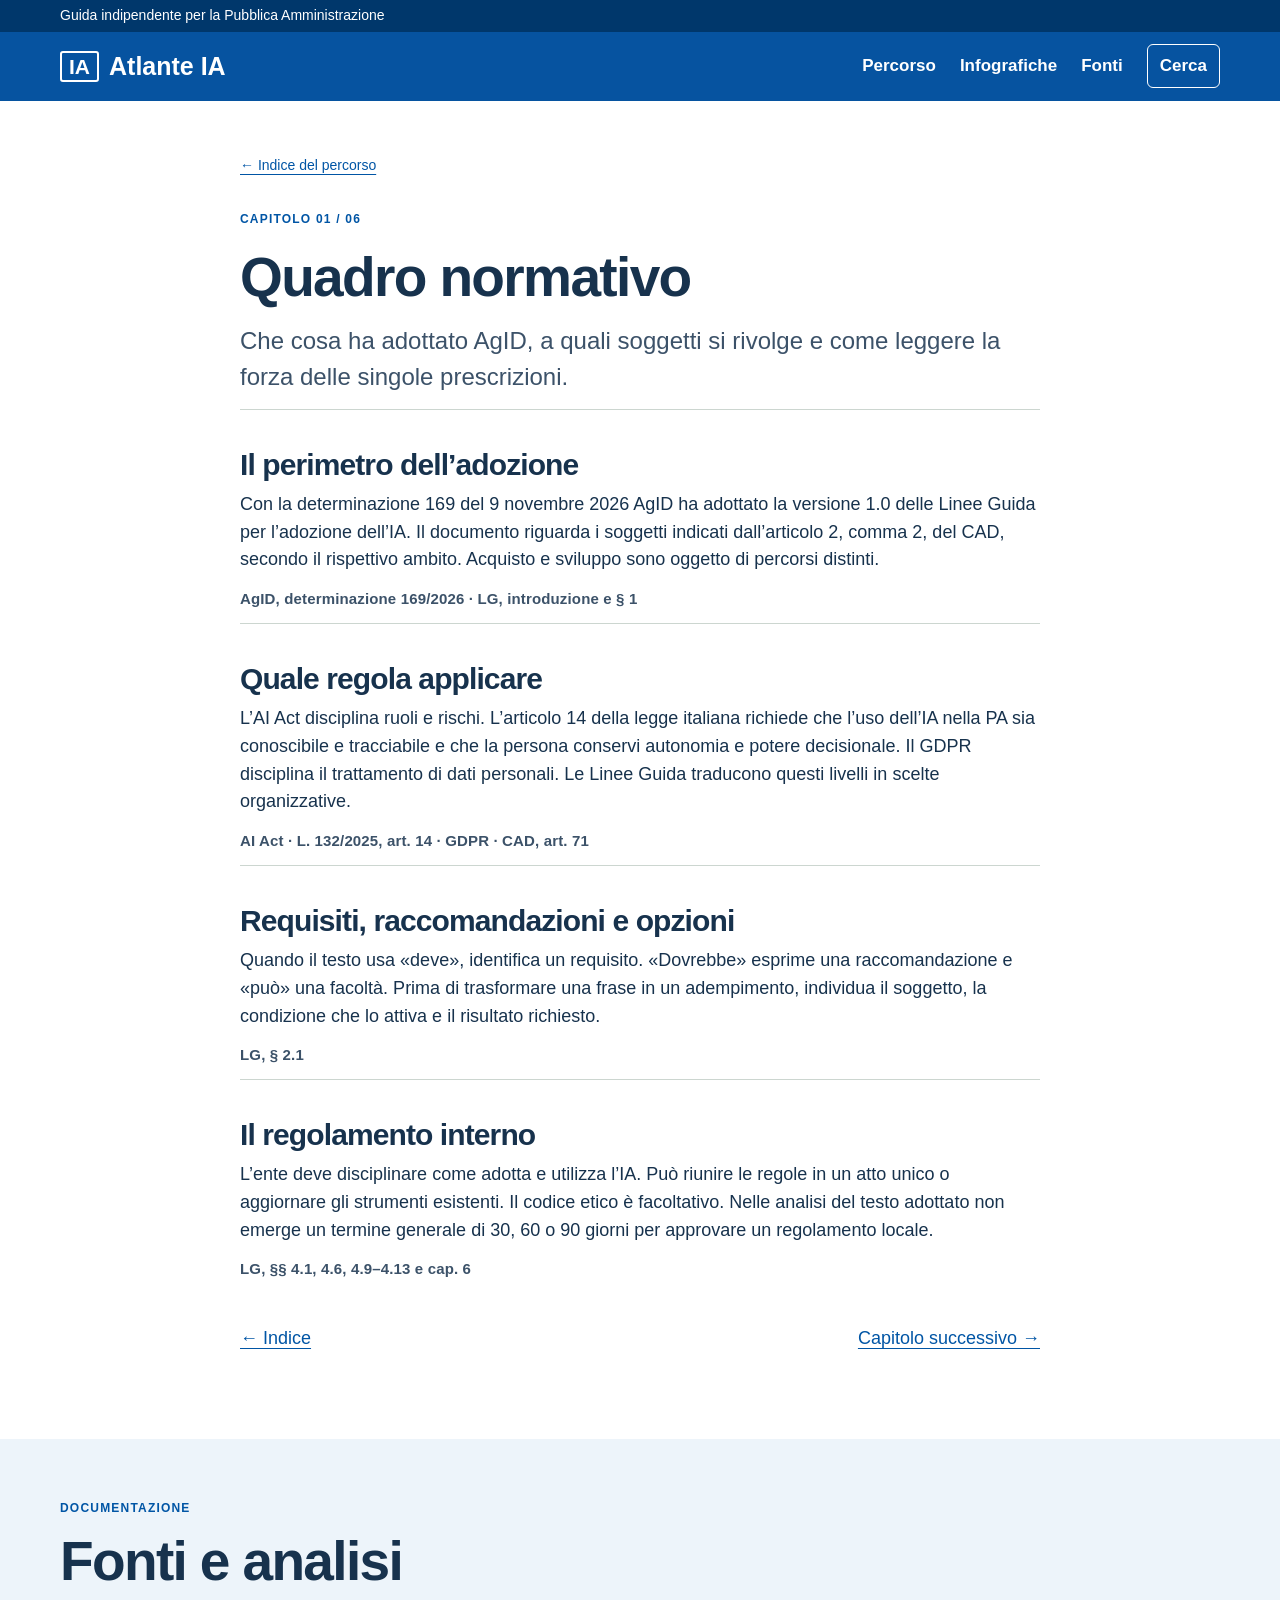
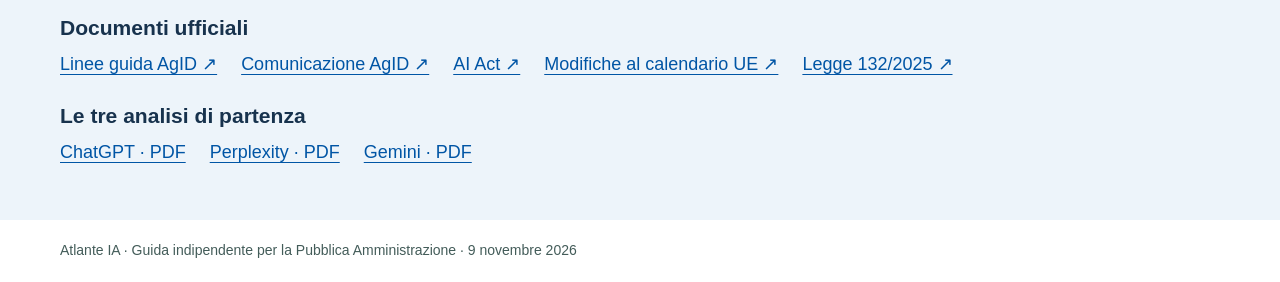
==== capitolo-1.html @ ac87da12 "Add files via upload" ====
<!doctype html><html lang="it"><head><meta charset="utf-8"><meta name="viewport" content="width=device-width, initial-scale=1"><title>Quadro normativo · Atlante IA</title><link rel="stylesheet" href="style.css"><script defer src="search.js"></script></head><body><a class="skip" href="#main">Salta al contenuto</a><header><div class="slim"><div class="wrap">Guida indipendente per la Pubblica Amministrazione</div></div><div class="bar"><a class="brand" href="index.html"><span class="logo" aria-hidden="true">IA</span>Atlante IA</a><nav aria-label="Principale"><a href="index.html#indice">Percorso</a><a href="index.html#mappe">Infografiche</a><a href="#fonti">Fonti</a><button id="find" aria-haspopup="dialog" aria-controls="search-dialog">Cerca</button></nav></div></header><main id="main" tabindex="-1"><article class="wrap article"><a class="crumb" href="index.html#indice">← Indice del percorso</a><span class="eyebrow label">Capitolo 01 / 06</span><h1>Quadro normativo</h1><p class="lead">Che cosa ha adottato AgID, a quali soggetti si rivolge e come leggere la forza delle singole prescrizioni.</p><section id="s0"><h2>Il perimetro dell’adozione</h2><p>Con la determinazione 169 del 9 novembre 2026 AgID ha adottato la versione 1.0 delle Linee Guida per l’adozione dell’IA. Il documento riguarda i soggetti indicati dall’articolo 2, comma 2, del CAD, secondo il rispettivo ambito. Acquisto e sviluppo sono oggetto di percorsi distinti.</p><small>AgID, determinazione 169/2026 · LG, introduzione e § 1</small></section><section id="s1"><h2>Quale regola applicare</h2><p>L’AI Act disciplina ruoli e rischi. L’articolo 14 della legge italiana richiede che l’uso dell’IA nella PA sia conoscibile e tracciabile e che la persona conservi autonomia e potere decisionale. Il GDPR disciplina il trattamento di dati personali. Le Linee Guida traducono questi livelli in scelte organizzative.</p><small>AI Act · L. 132/2025, art. 14 · GDPR · CAD, art. 71</small></section><section id="s2"><h2>Requisiti, raccomandazioni e opzioni</h2><p>Quando il testo usa «deve», identifica un requisito. «Dovrebbe» esprime una raccomandazione e «può» una facoltà. Prima di trasformare una frase in un adempimento, individua il soggetto, la condizione che lo attiva e il risultato richiesto.</p><small>LG, § 2.1</small></section><section id="s3"><h2>Il regolamento interno</h2><p>L’ente deve disciplinare come adotta e utilizza l’IA. Può riunire le regole in un atto unico o aggiornare gli strumenti esistenti. Il codice etico è facoltativo. Nelle analisi del testo adottato non emerge un termine generale di 30, 60 o 90 giorni per approvare un regolamento locale.</p><small>LG, §§ 4.1, 4.6, 4.9–4.13 e cap. 6</small></section><nav class="pager" aria-label="Capitoli"><a href="index.html#indice">← Indice</a><a href="capitolo-2.html">Capitolo successivo →</a></nav></article><section class="sources" id="fonti"><div class="wrap"><span class="eyebrow label">Documentazione</span><h2>Fonti e analisi</h2><h3>Documenti ufficiali</h3><div class="links"><a href="https://trasparenza.agid.gov.it/download/10402.html">Linee guida AgID ↗</a><a href="https://www.agid.gov.it/it/notizie/agid-adotta-le-linee-guida-ladozione-di-ia-nella-pubblica-amministrazione">Comunicazione AgID ↗</a><a href="https://eur-lex.europa.eu/eli/reg/2024/1689">AI Act ↗</a><a href="https://eur-lex.europa.eu/eli/reg/2026/1744/oj?locale=it">Modifiche al calendario UE ↗</a><a href="https://www.normattiva.it/uri-res/N2Ls?urn:nir:stato:legge:2025-09-23;132">Legge 132/2025 ↗</a></div><h3>Le tre analisi di partenza</h3><div class="links"><a href="ChatGPT.pdf">ChatGPT · PDF</a><a href="Perplexity.pdf">Perplexity · PDF</a><a href="Gemini.pdf">Gemini · PDF</a></div></div></section></main><footer class="wrap footer">Atlante IA · Guida indipendente per la Pubblica Amministrazione · 9 novembre 2026</footer><dialog id="search-dialog" aria-labelledby="dt"><button class="close" aria-label="Chiudi ricerca">Chiudi</button><h2 id="dt">Cerca nella guida</h2><label for="q">Argomento o parola chiave</label><input id="q" type="search" placeholder="Es. PIAO, rischio, segnalazione"><div aria-atomic="true" role="status" id="status"></div><div class="results"></div></dialog></body></html>
---- style.css ----
*{box-sizing:border-box}html{scroll-padding-top:5rem}body{margin:0;color:#132e43;background:#f8f8f4;font:17px/1.6 "DM Sans",Arial,sans-serif}a{color:inherit;text-underline-offset:4px}button,input{font:inherit}button{cursor:pointer}a:focus-visible,button:focus-visible,input:focus-visible,summary:focus-visible{outline:3px solid #d27b00;outline-offset:4px}.skip{position:absolute;left:-9999px}.skip:focus{left:10px;top:5px;background:white;z-index:5}header{position:sticky;top:0;z-index:2;background:#fafaf6;border-bottom:1px solid #ccd4d2}.bar,.wrap{width:min(1220px,90%);margin:auto}.bar{height:69px;display:flex;align-items:center;justify-content:space-between}.brand{display:flex;align-items:center;gap:10px;text-decoration:none;font:bold 21px Georgia,serif}.logo{background:#173e48;color:#acf0cc;padding:2px 7px;font:26px Georgia;border-radius:4px}.bar nav{display:flex;gap:24px;align-items:center}.bar nav a,.bar button{font-size:14px;font-weight:600;text-decoration:none}.bar button,.close{background:transparent;color:inherit;border:1px solid #9faeaa;border-radius:6px;padding:6px 12px}.hero{color:white;background:linear-gradient(90deg,rgba(7,28,41,.86),rgba(7,28,41,.53) 48%,rgba(7,28,41,.03) 78%),url(hero.webp) center/cover,#10293a;display:flex;align-items:center;min-height:520px;padding:60px 0}.eyebrow,.num,small{font:700 12px/1.5 "Courier New",monospace;letter-spacing:.1em;text-transform:uppercase}.hero .eyebrow{color:#a8eed8}.hero h1{font:normal clamp(52px,6.8vw,95px)/.98 Georgia,serif;letter-spacing:-.06em;margin:21px 0}.hero em{color:#b8e7d9;font-weight:400}.hero p{max-width:500px;line-height:1.55;margin:20px 0 27px}.actions{display:flex;gap:22px;align-items:center;flex-wrap:wrap}.btn{background:#c4f1d9;color:#133a37;border-radius:5px;padding:11px 18px;text-decoration:none;font-weight:700}.minor{font-size:15px}.index,.sources,.article{padding:54px 0}.label{color:#3b645e}.heading{display:flex;align-items:baseline;justify-content:space-between;gap:18px;margin:6px 0 23px}.heading h2,.sources h2,.article h1{font:normal clamp(36px,4.3vw,59px)/1.1 Georgia,serif;letter-spacing:-.045em;margin:0}.count{color:#54665f;font-size:14px}.grid{display:grid;grid-template-columns:1fr 1fr;gap:12px}.card{display:grid;grid-template-columns:45px 1fr 24px;gap:12px;align-items:center;padding:21px;background:#fff;border:1px solid #cdd7d2;border-radius:7px;text-decoration:none;min-height:98px}.card:hover{border-color:#447b71;background:#f2f8f3}.num{background:#e3efe8;color:#28554b;border-radius:50%;width:42px;height:42px;display:grid;place-items:center}.card strong{font:normal 24px/1.18 Georgia,serif}.arrow{color:#376758}.sources{background:#e7eee8}.sources h2{margin:10px 0 20px}.links{display:flex;gap:12px 24px;flex-wrap:wrap}.sources h3{margin-bottom:6px}.article{max-width:800px}.article h1{margin:15px 0}.lead{font:normal 24px/1.5 Georgia;color:#3c5c60}.article section{border-top:1px solid #ccd6d0;padding:12px 0}.article h2{font:normal 30px/1.2 Georgia;margin-bottom:8px}.article p{margin:8px 0 14px}.article small{display:block;letter-spacing:.01em;text-transform:none;color:#465f59}.pager{display:flex;justify-content:space-between;gap:15px;margin:32px 0}.crumb{display:block;margin-bottom:28px;font-size:14px}.footer{padding:20px 0;font-size:14px;color:#435c59}dialog{width:min(620px,92%);border:0;border-radius:10px;color:#132e43;padding:25px;max-height:80vh}dialog::backdrop{background:#071c29aa}dialog input{width:100%;padding:10px;margin:14px 0}.close{float:right}.results a{display:block;padding:9px 0;border-bottom:1px solid #cbd6d1}@media(max-width:680px){.bar{height:60px}.bar nav{gap:12px}.brand{font-size:18px}.bar nav a:first-child{display:none}.hero{min-height:485px;background-position:58% center;background-image:linear-gradient(90deg,#092333ed,#09233394 80%),url(hero.webp)}.grid{grid-template-columns:1fr}.card{min-height:78px;padding:15px}.index,.sources,.article{padding:36px 0}.count{display:none}.article h1{font-size:42px}}
@font-face{font-family:Titillium;src:url(fonts/TitilliumWeb-Regular.ttf) format("truetype");font-display:swap;font-weight:400}@font-face{font-family:Titillium;src:url(fonts/TitilliumWeb-Bold.ttf) format("truetype");font-display:swap;font-weight:700}
:root{--blue:#0066cc;--ink:#17324d}html{scroll-padding-top:8rem}body{font:18px/1.55 Titillium,Arial,sans-serif;color:var(--ink);background:white}.wrap,.bar{width:min(1160px,92%)}header{background:#0653a0;color:white;border:0}.slim{background:#00376b;padding:5px 0;font-size:14px}.brand,.hero h1,.heading h2,.sources h2,.article h1,.article h2,.lead,.card strong,.logo,.eyebrow,.num,small{font-family:Titillium,Arial,sans-serif}.brand{font-size:25px}.logo{font-weight:700;color:white;background:transparent;border:2px solid white;border-radius:3px;line-height:1.1;font-size:21px}.bar nav a,.bar button{font-size:17px;font-weight:700}.bar button{border-color:white}.bar nav a,.bar button{min-height:44px;display:inline-flex;align-items:center}.bar a:hover{text-decoration:underline}.hero h1,.heading h2,.sources h2,.article h1,.article h2{font-weight:700;letter-spacing:-.03em}.hero{background-image:linear-gradient(90deg,#071c32f5,#092640c9 45%,#09264010 85%),url(hero.webp)}.hero h1 em{color:white;font-style:normal}.hero .eyebrow{color:#c7e4ff}.btn{background:#0066cc;color:#fff}.label,.arrow,.article a,.links a,.footer a{color:#0055a5}.num{background:#e4f0fb;color:#0054a5}.card{border-radius:4px;border-color:#b6c8d9}.card:hover,.viscard:hover{background:#edf5fc;border-color:#0066cc}.card strong,.viscard strong{font-weight:700}.sources{background:#edf4fa}.lead,.count,.article small{color:#3c5269}.visualwrap{padding:0 0 56px}.visualwrap h2{font-size:32px}.viscard{display:flex;align-items:center;gap:18px;padding:20px;border:1px solid #afc4d8;border-top:4px solid var(--blue);border-radius:4px;text-decoration:none}.viscard strong{font-size:24px;color:#0055a5}.pic{flex:0 0 48px;height:54px;background:repeating-linear-gradient(to bottom,#0056a4 0 6px,transparent 6px 15px);border-left:4px solid #0056a4}.pic0{background:linear-gradient(90deg,#0056a4 45%,transparent 45% 55%,#29736a 55%);height:35px;border:0}.pair{display:grid;grid-template-columns:1fr 1fr;gap:15px;margin:12px 0}.pair div{padding:18px;background:#edf5fc;border-top:4px solid #0066cc}.pair div+div{background:#eaf6f2;border-color:#217062}.pair dt{font-weight:bold;font-size:21px}.pair dd{margin:7px 0}.timeline{list-style:decimal;padding-left:1.8em}.timeline li{padding:0 0 25px 22px;border-left:3px solid #8cbbe5}.timeline li::marker{font-weight:bold;color:#0055a5}.timeline time{background:#e4f0fb;color:#00498b;padding:4px 10px;font-weight:700}.timeline h2{margin:10px 0 5px}.skip:focus{color:#102e48}.bar :focus-visible,.hero :focus-visible{outline:3px solid white;box-shadow:0 0 0 6px #112c44}.article small{font-size:15px}.close{min-height:44px}.results a{padding:12px 0}.hero p{max-width:min(500px,85%)}@media(max-width:680px){header{position:relative}.slim{font-size:13px}.bar{height:auto;min-height:64px;flex-wrap:wrap;padding:7px 0;gap:4px 16px}.bar nav{flex-wrap:wrap;gap:14px}.bar nav a:first-child{display:inline-flex}.bar nav a,.bar button{font-size:16px}.hero{background-image:linear-gradient(90deg,#071c32f5,#092640ab),url(hero.webp)}.pair{grid-template-columns:1fr}.viscard{align-items:flex-start}.brand{font-size:22px}html{scroll-padding-top:1rem}}
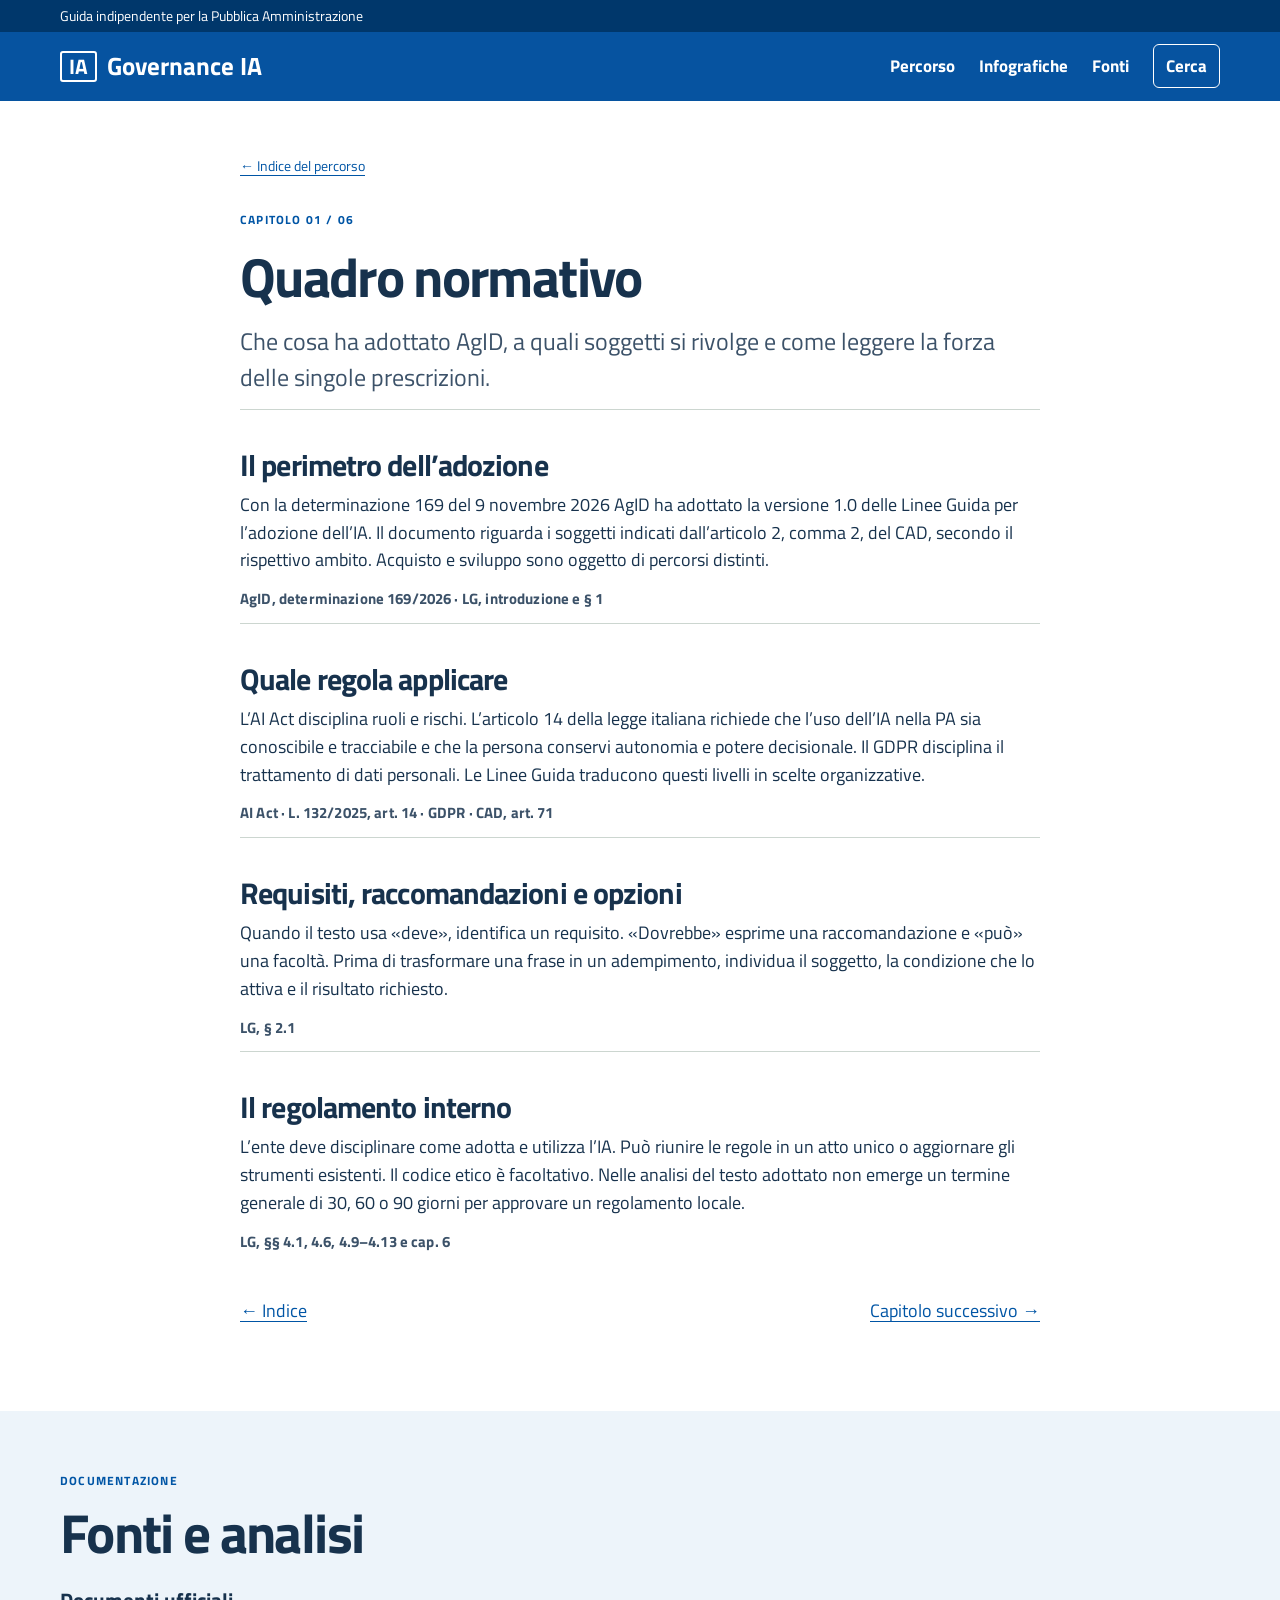
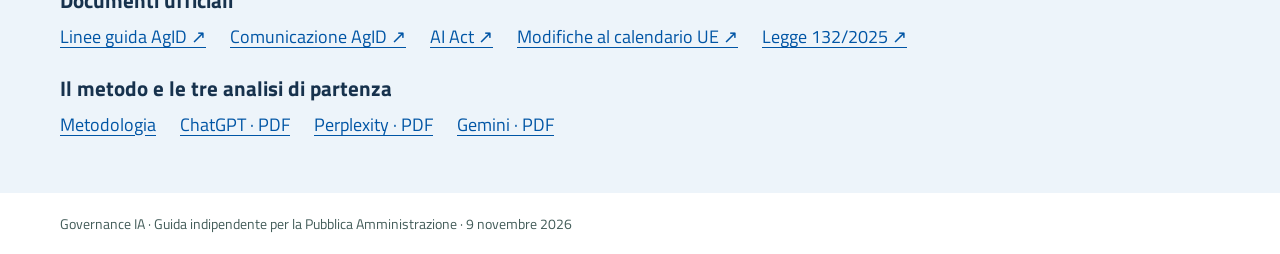
==== commit ed84d1f5: "Add files via upload" ====
--- a/capitolo-1.html
+++ b/capitolo-1.html
@@ -1 +1 @@
-<!doctype html><html lang="it"><head><meta charset="utf-8"><meta name="viewport" content="width=device-width, initial-scale=1"><title>Quadro normativo · Atlante IA</title><link rel="stylesheet" href="style.css"><script defer src="search.js"></script></head><body><a class="skip" href="#main">Salta al contenuto</a><header><div class="slim"><div class="wrap">Guida indipendente per la Pubblica Amministrazione</div></div><div class="bar"><a class="brand" href="index.html"><span class="logo" aria-hidden="true">IA</span>Atlante IA</a><nav aria-label="Principale"><a href="index.html#indice">Percorso</a><a href="index.html#mappe">Infografiche</a><a href="#fonti">Fonti</a><button id="find" aria-haspopup="dialog" aria-controls="search-dialog">Cerca</button></nav></div></header><main id="main" tabindex="-1"><article class="wrap article"><a class="crumb" href="index.html#indice">← Indice del percorso</a><span class="eyebrow label">Capitolo 01 / 06</span><h1>Quadro normativo</h1><p class="lead">Che cosa ha adottato AgID, a quali soggetti si rivolge e come leggere la forza delle singole prescrizioni.</p><section id="s0"><h2>Il perimetro dell’adozione</h2><p>Con la determinazione 169 del 9 novembre 2026 AgID ha adottato la versione 1.0 delle Linee Guida per l’adozione dell’IA. Il documento riguarda i soggetti indicati dall’articolo 2, comma 2, del CAD, secondo il rispettivo ambito. Acquisto e sviluppo sono oggetto di percorsi distinti.</p><small>AgID, determinazione 169/2026 · LG, introduzione e § 1</small></section><section id="s1"><h2>Quale regola applicare</h2><p>L’AI Act disciplina ruoli e rischi. L’articolo 14 della legge italiana richiede che l’uso dell’IA nella PA sia conoscibile e tracciabile e che la persona conservi autonomia e potere decisionale. Il GDPR disciplina il trattamento di dati personali. Le Linee Guida traducono questi livelli in scelte organizzative.</p><small>AI Act · L. 132/2025, art. 14 · GDPR · CAD, art. 71</small></section><section id="s2"><h2>Requisiti, raccomandazioni e opzioni</h2><p>Quando il testo usa «deve», identifica un requisito. «Dovrebbe» esprime una raccomandazione e «può» una facoltà. Prima di trasformare una frase in un adempimento, individua il soggetto, la condizione che lo attiva e il risultato richiesto.</p><small>LG, § 2.1</small></section><section id="s3"><h2>Il regolamento interno</h2><p>L’ente deve disciplinare come adotta e utilizza l’IA. Può riunire le regole in un atto unico o aggiornare gli strumenti esistenti. Il codice etico è facoltativo. Nelle analisi del testo adottato non emerge un termine generale di 30, 60 o 90 giorni per approvare un regolamento locale.</p><small>LG, §§ 4.1, 4.6, 4.9–4.13 e cap. 6</small></section><nav class="pager" aria-label="Capitoli"><a href="index.html#indice">← Indice</a><a href="capitolo-2.html">Capitolo successivo →</a></nav></article><section class="sources" id="fonti"><div class="wrap"><span class="eyebrow label">Documentazione</span><h2>Fonti e analisi</h2><h3>Documenti ufficiali</h3><div class="links"><a href="https://trasparenza.agid.gov.it/download/10402.html">Linee guida AgID ↗</a><a href="https://www.agid.gov.it/it/notizie/agid-adotta-le-linee-guida-ladozione-di-ia-nella-pubblica-amministrazione">Comunicazione AgID ↗</a><a href="https://eur-lex.europa.eu/eli/reg/2024/1689">AI Act ↗</a><a href="https://eur-lex.europa.eu/eli/reg/2026/1744/oj?locale=it">Modifiche al calendario UE ↗</a><a href="https://www.normattiva.it/uri-res/N2Ls?urn:nir:stato:legge:2025-09-23;132">Legge 132/2025 ↗</a></div><h3>Le tre analisi di partenza</h3><div class="links"><a href="ChatGPT.pdf">ChatGPT · PDF</a><a href="Perplexity.pdf">Perplexity · PDF</a><a href="Gemini.pdf">Gemini · PDF</a></div></div></section></main><footer class="wrap footer">Atlante IA · Guida indipendente per la Pubblica Amministrazione · 9 novembre 2026</footer><dialog id="search-dialog" aria-labelledby="dt"><button class="close" aria-label="Chiudi ricerca">Chiudi</button><h2 id="dt">Cerca nella guida</h2><label for="q">Argomento o parola chiave</label><input id="q" type="search" placeholder="Es. PIAO, rischio, segnalazione"><div aria-atomic="true" role="status" id="status"></div><div class="results"></div></dialog></body></html>+<!doctype html><html lang="it"><head><meta charset="utf-8"><meta name="viewport" content="width=device-width, initial-scale=1"><title>Quadro normativo · Governance IA</title><link rel="stylesheet" href="style.css"><script defer src="search.js"></script></head><body><a class="skip" href="#main">Salta al contenuto</a><header><div class="slim"><div class="wrap">Guida indipendente per la Pubblica Amministrazione</div></div><div class="bar"><a class="brand" href="index.html"><span class="logo" aria-hidden="true">IA</span>Governance IA</a><nav aria-label="Principale"><a href="index.html#indice">Percorso</a><a href="index.html#mappe">Infografiche</a><a href="#fonti">Fonti</a><button id="find" aria-haspopup="dialog" aria-controls="search-dialog">Cerca</button></nav></div></header><main id="main" tabindex="-1"><article class="wrap article"><a class="crumb" href="index.html#indice">← Indice del percorso</a><span class="eyebrow label">Capitolo 01 / 06</span><h1>Quadro normativo</h1><p class="lead">Che cosa ha adottato AgID, a quali soggetti si rivolge e come leggere la forza delle singole prescrizioni.</p><section id="s0"><h2>Il perimetro dell’adozione</h2><p>Con la determinazione 169 del 9 novembre 2026 AgID ha adottato la versione 1.0 delle Linee Guida per l’adozione dell’IA. Il documento riguarda i soggetti indicati dall’articolo 2, comma 2, del CAD, secondo il rispettivo ambito. Acquisto e sviluppo sono oggetto di percorsi distinti.</p><small>AgID, determinazione 169/2026 · LG, introduzione e § 1</small></section><section id="s1"><h2>Quale regola applicare</h2><p>L’AI Act disciplina ruoli e rischi. L’articolo 14 della legge italiana richiede che l’uso dell’IA nella PA sia conoscibile e tracciabile e che la persona conservi autonomia e potere decisionale. Il GDPR disciplina il trattamento di dati personali. Le Linee Guida traducono questi livelli in scelte organizzative.</p><small>AI Act · L. 132/2025, art. 14 · GDPR · CAD, art. 71</small></section><section id="s2"><h2>Requisiti, raccomandazioni e opzioni</h2><p>Quando il testo usa «deve», identifica un requisito. «Dovrebbe» esprime una raccomandazione e «può» una facoltà. Prima di trasformare una frase in un adempimento, individua il soggetto, la condizione che lo attiva e il risultato richiesto.</p><small>LG, § 2.1</small></section><section id="s3"><h2>Il regolamento interno</h2><p>L’ente deve disciplinare come adotta e utilizza l’IA. Può riunire le regole in un atto unico o aggiornare gli strumenti esistenti. Il codice etico è facoltativo. Nelle analisi del testo adottato non emerge un termine generale di 30, 60 o 90 giorni per approvare un regolamento locale.</p><small>LG, §§ 4.1, 4.6, 4.9–4.13 e cap. 6</small></section><nav class="pager" aria-label="Capitoli"><a href="index.html#indice">← Indice</a><a href="capitolo-2.html">Capitolo successivo →</a></nav></article><section class="sources" id="fonti"><div class="wrap"><span class="eyebrow label">Documentazione</span><h2>Fonti e analisi</h2><h3>Documenti ufficiali</h3><div class="links"><a href="https://trasparenza.agid.gov.it/download/10402.html">Linee guida AgID ↗</a><a href="https://www.agid.gov.it/it/notizie/agid-adotta-le-linee-guida-ladozione-di-ia-nella-pubblica-amministrazione">Comunicazione AgID ↗</a><a href="https://eur-lex.europa.eu/eli/reg/2024/1689">AI Act ↗</a><a href="https://eur-lex.europa.eu/eli/reg/2026/1744/oj?locale=it">Modifiche al calendario UE ↗</a><a href="https://www.normattiva.it/uri-res/N2Ls?urn:nir:stato:legge:2025-09-23;132">Legge 132/2025 ↗</a></div><h3>Il metodo e le tre analisi di partenza</h3><div class="links"><a href="https://github.com/gigicogo/Linee-Guida-AI-per-la-PA/blob/main/README.md">Metodologia</a><a href="ChatGPT.pdf">ChatGPT · PDF</a><a href="Perplexity.pdf">Perplexity · PDF</a><a href="Gemini.pdf">Gemini · PDF</a></div></div></section></main><footer class="wrap footer">Governance IA · Guida indipendente per la Pubblica Amministrazione · 9 novembre 2026</footer><dialog id="search-dialog" aria-labelledby="dt"><button class="close" aria-label="Chiudi ricerca">Chiudi</button><h2 id="dt">Cerca nella guida</h2><label for="q">Argomento o parola chiave</label><input id="q" type="search" placeholder="Es. PIAO, rischio, segnalazione"><div aria-atomic="true" role="status" id="status"></div><div class="results"></div></dialog></body></html>
